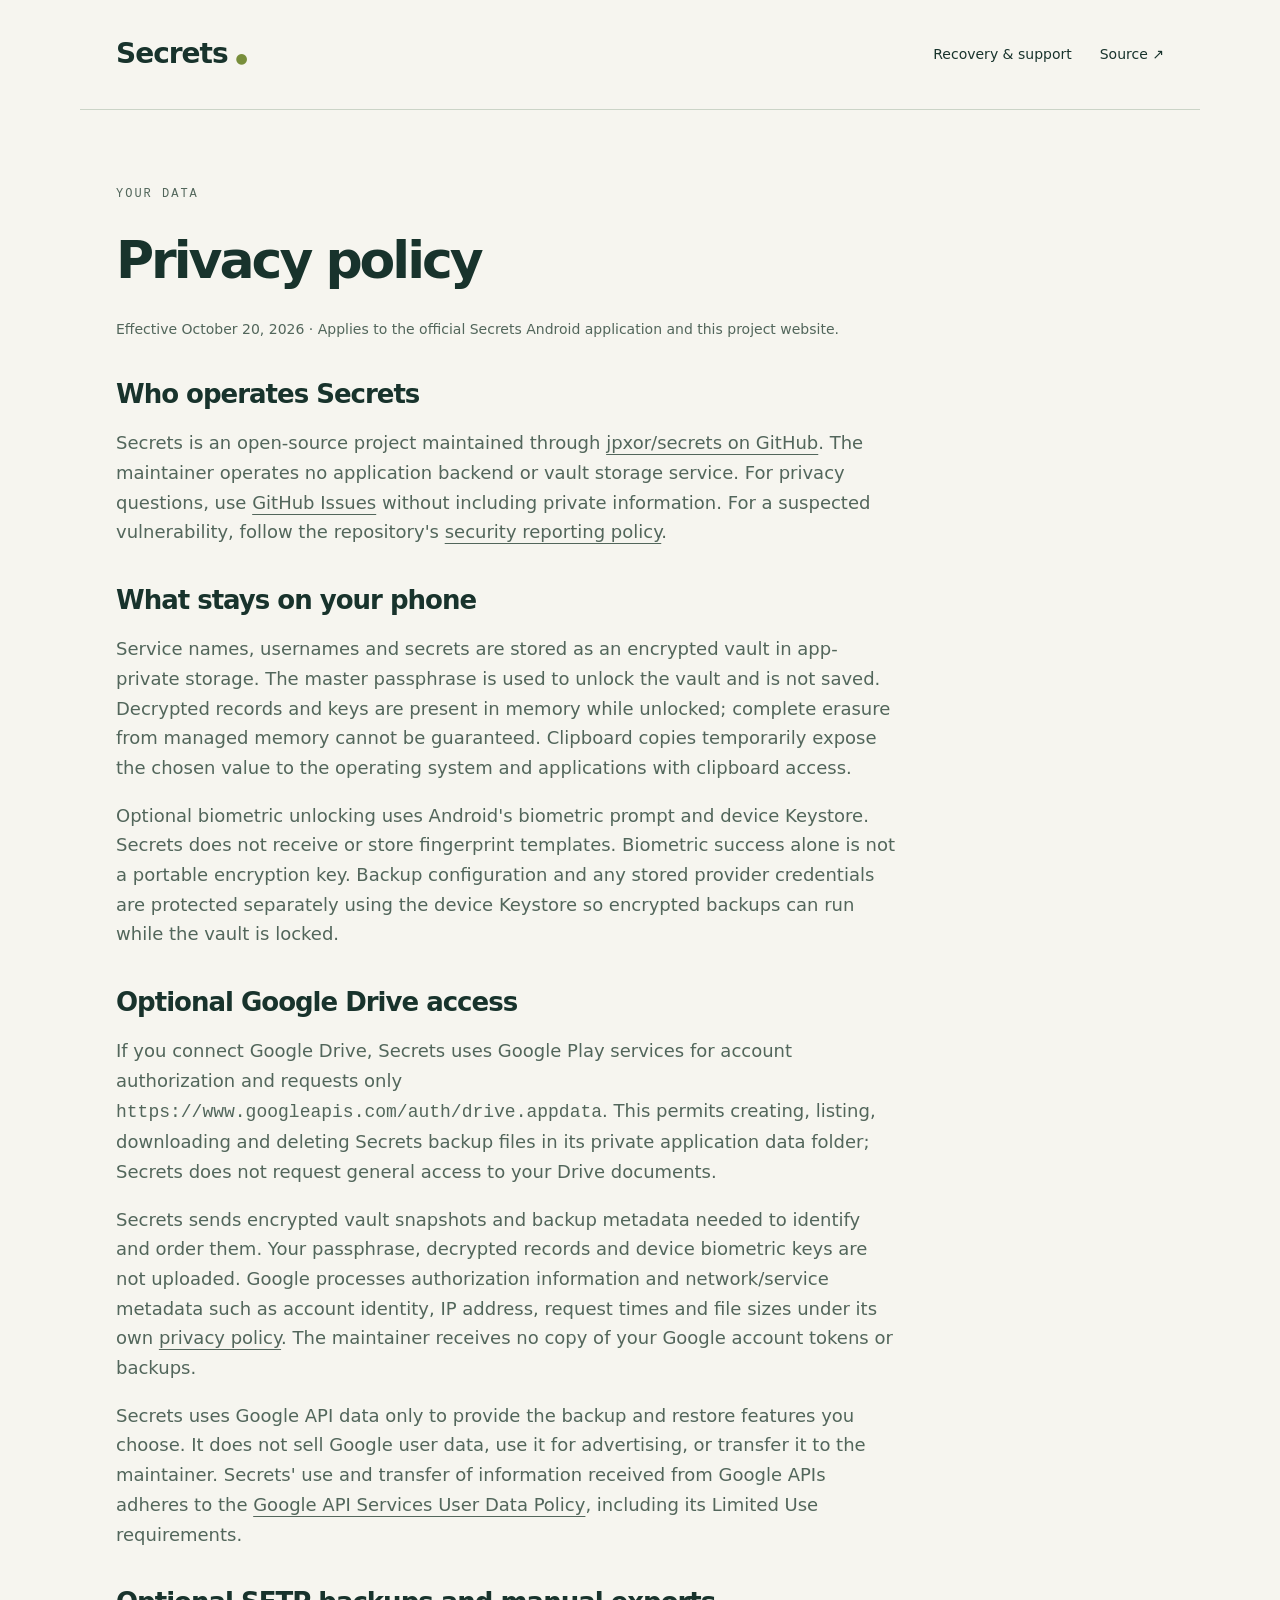
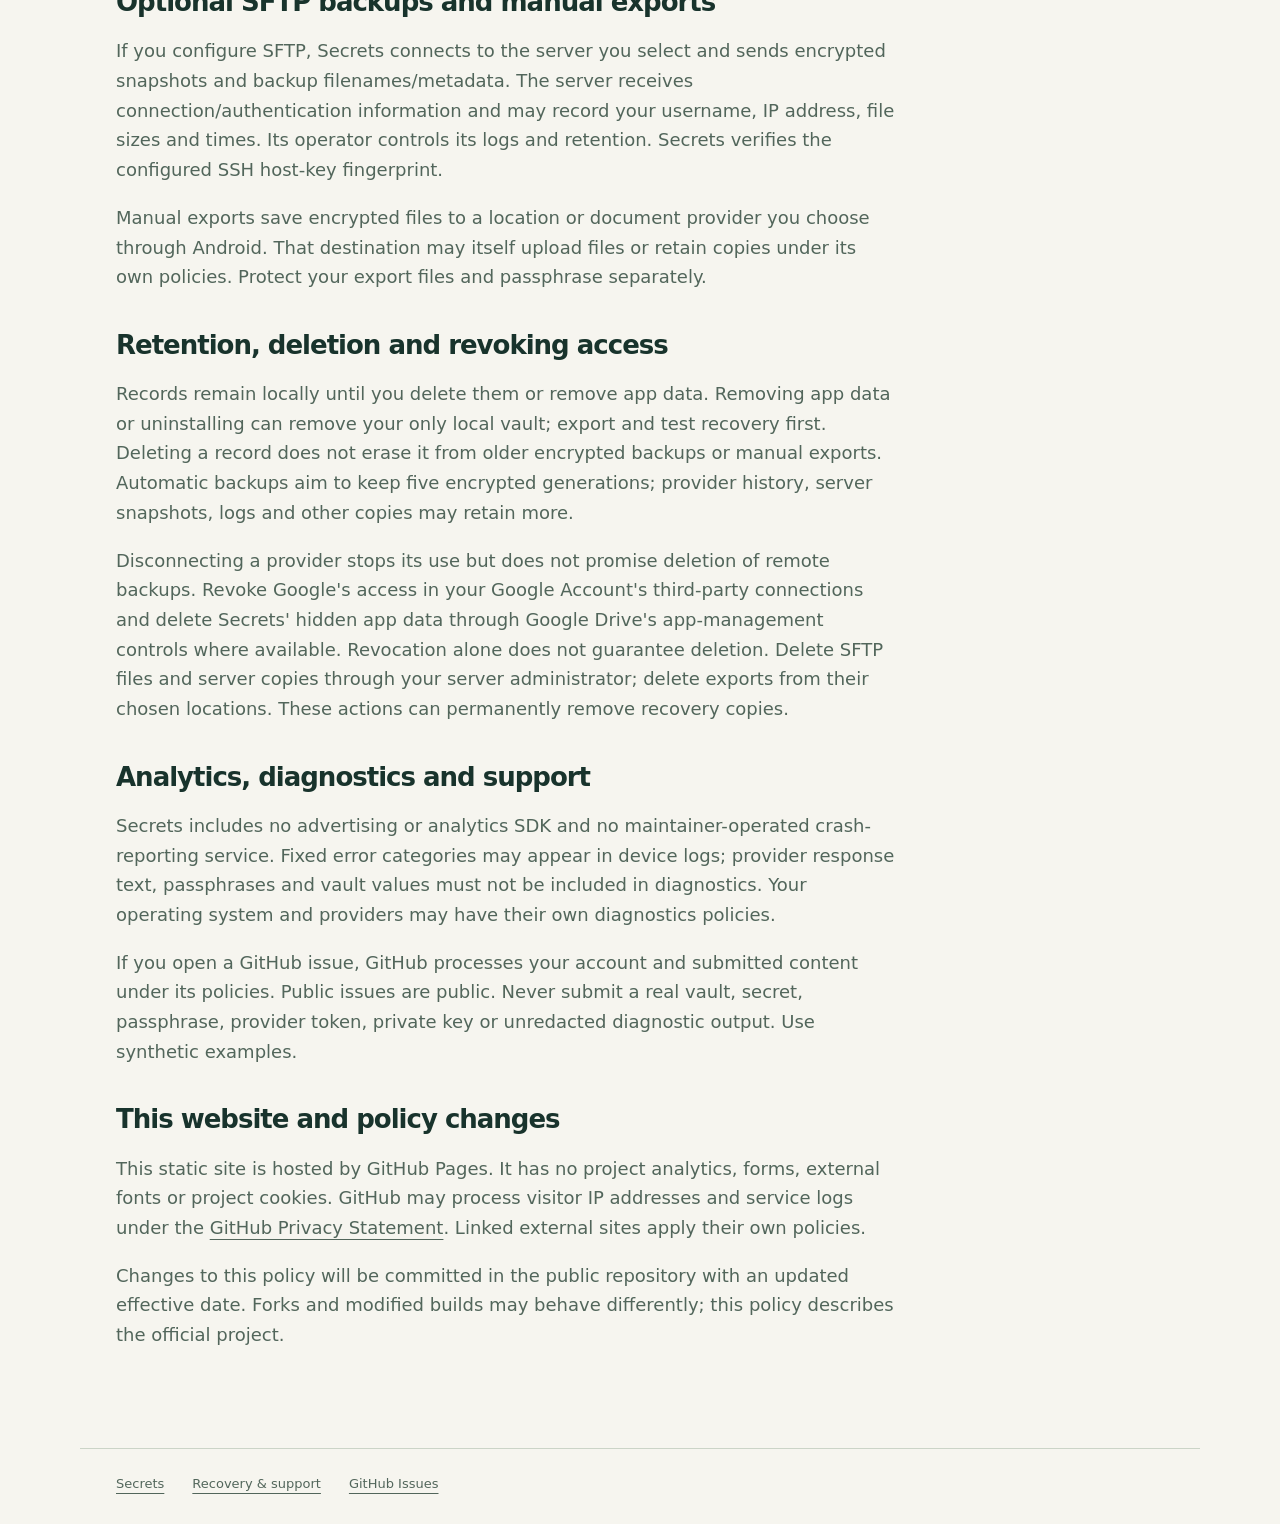
==== web/privacy.html @ adc81e14 "docs: prepare public repository Pages and Google production branding" ====
<!doctype html>
<html lang="en"><head><meta charset="utf-8"><meta name="viewport" content="width=device-width, initial-scale=1"><meta name="description" content="How Secrets handles local vault data, optional encrypted Google Drive and SFTP backups, and support information."><title>Privacy policy — Secrets</title><link rel="stylesheet" href="style.css"></head>
<body><header><a class="brand" href="./">Secrets<span class="dot">●</span></a><nav aria-label="Main"><a href="support.html">Recovery &amp; support</a><a href="https://github.com/jpxor/secrets">Source ↗</a></nav></header>
<main><article><p class="eyebrow">YOUR DATA</p><h1>Privacy policy</h1><p class="date">Effective October 20, 2026 · Applies to the official Secrets Android application and this project website.</p>
<h2>Who operates Secrets</h2><p>Secrets is an open-source project maintained through <a href="https://github.com/jpxor/secrets">jpxor/secrets on GitHub</a>. The maintainer operates no application backend or vault storage service. For privacy questions, use <a href="https://github.com/jpxor/secrets/issues">GitHub Issues</a> without including private information. For a suspected vulnerability, follow the repository's <a href="https://github.com/jpxor/secrets/security/policy">security reporting policy</a>.</p>
<h2>What stays on your phone</h2><p>Service names, usernames and secrets are stored as an encrypted vault in app-private storage. The master passphrase is used to unlock the vault and is not saved. Decrypted records and keys are present in memory while unlocked; complete erasure from managed memory cannot be guaranteed. Clipboard copies temporarily expose the chosen value to the operating system and applications with clipboard access.</p><p>Optional biometric unlocking uses Android's biometric prompt and device Keystore. Secrets does not receive or store fingerprint templates. Biometric success alone is not a portable encryption key. Backup configuration and any stored provider credentials are protected separately using the device Keystore so encrypted backups can run while the vault is locked.</p>
<h2>Optional Google Drive access</h2><p>If you connect Google Drive, Secrets uses Google Play services for account authorization and requests only <code>https://www.googleapis.com/auth/drive.appdata</code>. This permits creating, listing, downloading and deleting Secrets backup files in its private application data folder; Secrets does not request general access to your Drive documents.</p><p>Secrets sends encrypted vault snapshots and backup metadata needed to identify and order them. Your passphrase, decrypted records and device biometric keys are not uploaded. Google processes authorization information and network/service metadata such as account identity, IP address, request times and file sizes under its own <a href="https://policies.google.com/privacy">privacy policy</a>. The maintainer receives no copy of your Google account tokens or backups.</p><p>Secrets uses Google API data only to provide the backup and restore features you choose. It does not sell Google user data, use it for advertising, or transfer it to the maintainer. Secrets' use and transfer of information received from Google APIs adheres to the <a href="https://developers.google.com/terms/api-services-user-data-policy">Google API Services User Data Policy</a>, including its Limited Use requirements.</p>
<h2>Optional SFTP backups and manual exports</h2><p>If you configure SFTP, Secrets connects to the server you select and sends encrypted snapshots and backup filenames/metadata. The server receives connection/authentication information and may record your username, IP address, file sizes and times. Its operator controls its logs and retention. Secrets verifies the configured SSH host-key fingerprint.</p><p>Manual exports save encrypted files to a location or document provider you choose through Android. That destination may itself upload files or retain copies under its own policies. Protect your export files and passphrase separately.</p>
<h2>Retention, deletion and revoking access</h2><p>Records remain locally until you delete them or remove app data. Removing app data or uninstalling can remove your only local vault; export and test recovery first. Deleting a record does not erase it from older encrypted backups or manual exports. Automatic backups aim to keep five encrypted generations; provider history, server snapshots, logs and other copies may retain more.</p><p>Disconnecting a provider stops its use but does not promise deletion of remote backups. Revoke Google's access in your Google Account's third-party connections and delete Secrets' hidden app data through Google Drive's app-management controls where available. Revocation alone does not guarantee deletion. Delete SFTP files and server copies through your server administrator; delete exports from their chosen locations. These actions can permanently remove recovery copies.</p>
<h2>Analytics, diagnostics and support</h2><p>Secrets includes no advertising or analytics SDK and no maintainer-operated crash-reporting service. Fixed error categories may appear in device logs; provider response text, passphrases and vault values must not be included in diagnostics. Your operating system and providers may have their own diagnostics policies.</p><p>If you open a GitHub issue, GitHub processes your account and submitted content under its policies. Public issues are public. Never submit a real vault, secret, passphrase, provider token, private key or unredacted diagnostic output. Use synthetic examples.</p>
<h2>This website and policy changes</h2><p>This static site is hosted by GitHub Pages. It has no project analytics, forms, external fonts or project cookies. GitHub may process visitor IP addresses and service logs under the <a href="https://docs.github.com/en/site-policy/privacy-policies/github-general-privacy-statement">GitHub Privacy Statement</a>. Linked external sites apply their own policies.</p><p>Changes to this policy will be committed in the public repository with an updated effective date. Forks and modified builds may behave differently; this policy describes the official project.</p></article></main>
<footer><a href="./">Secrets</a><a href="support.html">Recovery &amp; support</a><a href="https://github.com/jpxor/secrets/issues">GitHub Issues</a></footer></body></html>
---- web/style.css ----
:root{color-scheme:light;--ink:#18332c;--paper:#f6f5ef;--line:#cbd4c7;--muted:#52665b;--accent:#dbe897}*{box-sizing:border-box}body{margin:0;background:var(--paper);color:var(--ink);font:18px/1.65 system-ui,-apple-system,"Segoe UI",sans-serif}a{color:inherit;text-underline-offset:5px}a:hover{color:#526420}a:focus-visible{outline:3px solid #697e2c;outline-offset:6px}header,main,footer{max-width:1120px;margin:auto;padding:0 36px}header{display:flex;align-items:center;justify-content:space-between;gap:24px;min-height:110px;border-bottom:1px solid var(--line)}.brand{font-size:28px;font-weight:750;letter-spacing:-1px;text-decoration:none}.dot{font-size:14px;color:#788e3b;margin-left:8px}nav{display:flex;gap:28px;font-size:14px}nav a{text-decoration:none}.hero{padding:88px 0 72px;max-width:850px}.eyebrow{font:12px/1.4 ui-monospace,monospace;letter-spacing:2px;color:var(--muted)}h1{font-size:clamp(44px,6.5vw,78px);line-height:1.06;letter-spacing:-3px;font-weight:620;margin:30px 0}h2{font-size:clamp(28px,4vw,40px);font-weight:570;line-height:1.2;letter-spacing:-1px;margin:0 0 24px}.lead{max-width:690px;font-size:22px;color:var(--muted)}.actions{display:flex;gap:28px;align-items:center;flex-wrap:wrap;margin:32px 0}.button{display:inline-block;padding:13px 23px;background:var(--ink);color:var(--paper);border-radius:4px;text-decoration:none;font-size:16px}.button:hover{background:#314e35;color:white}.status{font-size:14px;max-width:650px;border-left:3px solid #8e9c5d;padding-left:16px;color:var(--muted)}.split{display:grid;grid-template-columns:1fr 1.4fr;gap:64px;padding:56px 0;border-top:1px solid var(--line)}.split p:first-child{margin-top:0}.split p{color:var(--muted)}strong{color:var(--ink);font-weight:650}.closing{padding:48px;background:var(--accent);margin:16px 0 72px;border-radius:4px}.closing p{max-width:670px}footer{display:flex;gap:28px;flex-wrap:wrap;border-top:1px solid var(--line);padding-top:24px;padding-bottom:32px;font-size:13px;color:var(--muted)}article{max-width:780px;padding:64px 0 80px}article h1{font-size:52px}article h2{font-size:26px;margin:38px 0 14px}article p,article li{color:var(--muted)}.date{font-size:14px}@media(max-width:680px){header,main,footer{padding-left:22px;padding-right:22px}header{align-items:flex-start;flex-direction:column;gap:12px;padding-top:22px;padding-bottom:22px}nav{gap:18px;flex-wrap:wrap}.hero{padding:54px 0 44px}h1{letter-spacing:-2px}.lead{font-size:19px}.split{grid-template-columns:1fr;gap:8px;padding:36px 0}.closing{padding:28px;margin-bottom:40px}article{padding-top:40px}article h1{font-size:40px}}
code{overflow-wrap:anywhere}article a{overflow-wrap:anywhere}
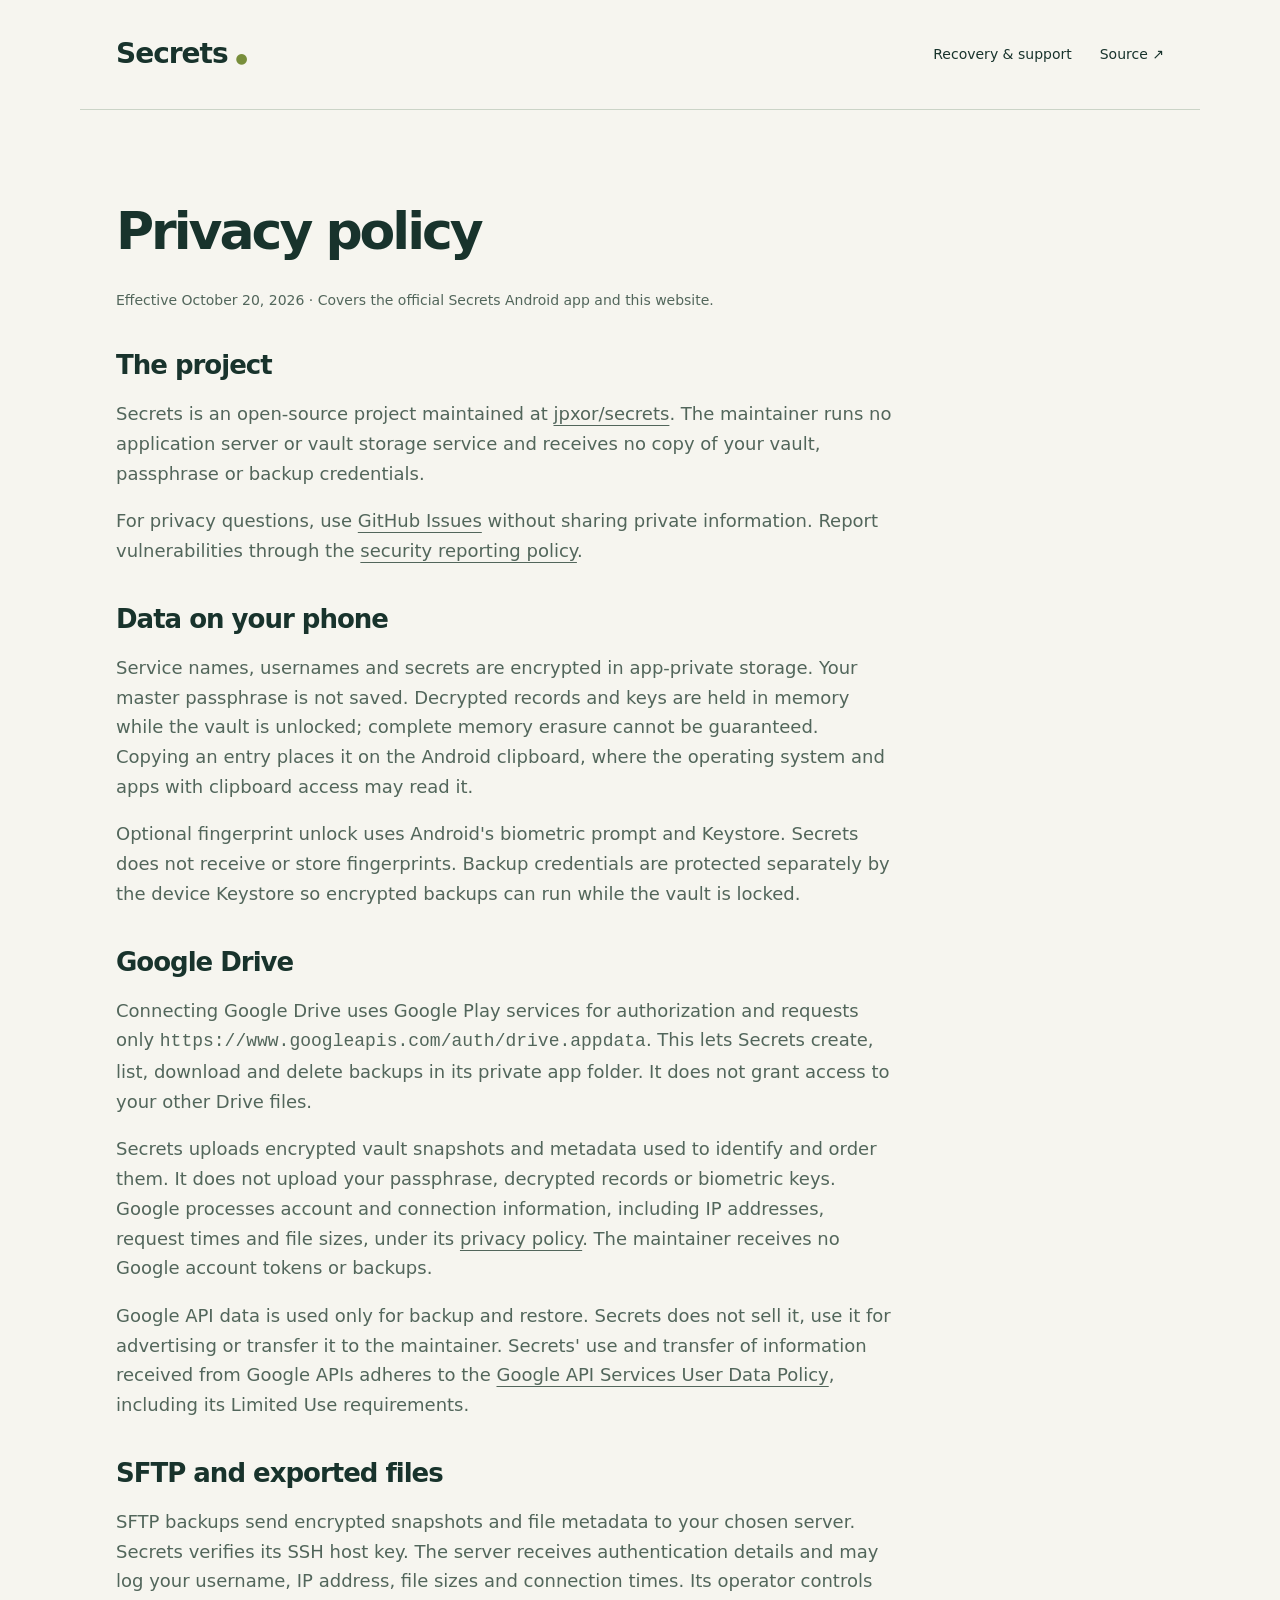
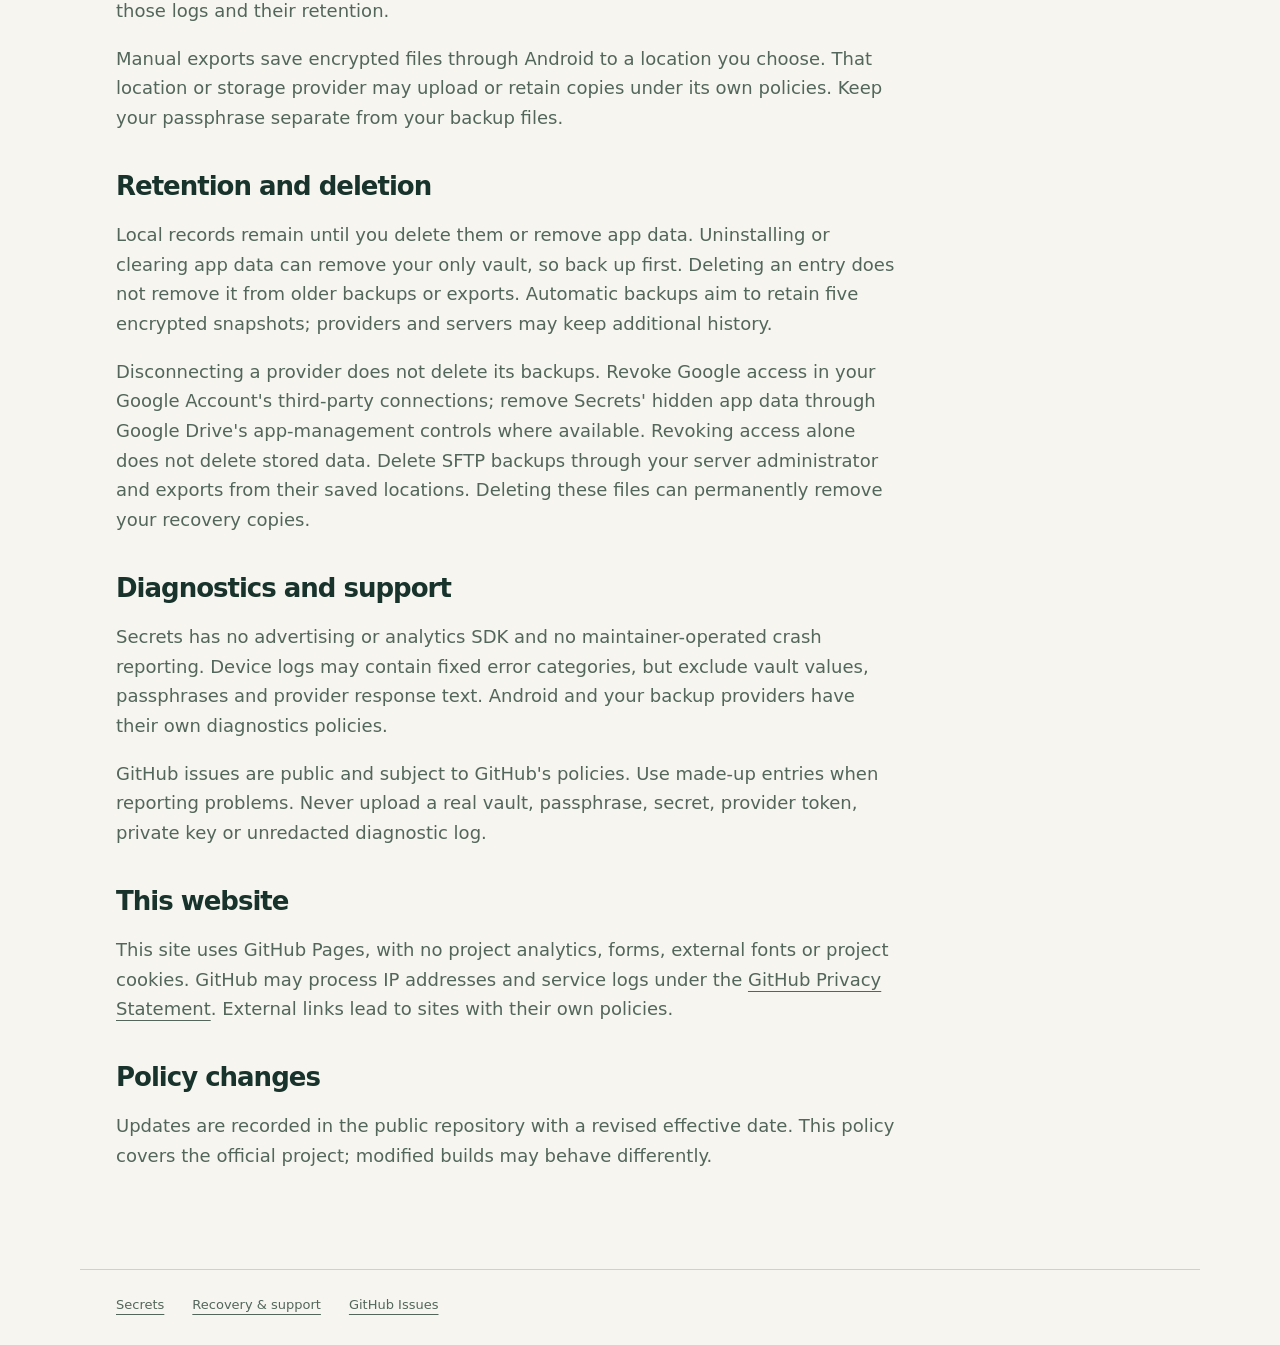
==== commit 20e12dfc: "docs: rewrite public website copy for users" ====
--- a/web/privacy.html
+++ b/web/privacy.html
@@ -1,12 +1,13 @@
 <!doctype html>
-<html lang="en"><head><meta charset="utf-8"><meta name="viewport" content="width=device-width, initial-scale=1"><meta name="description" content="How Secrets handles local vault data, optional encrypted Google Drive and SFTP backups, and support information."><title>Privacy policy — Secrets</title><link rel="stylesheet" href="style.css"></head>
+<html lang="en"><head><meta charset="utf-8"><meta name="viewport" content="width=device-width, initial-scale=1"><meta name="description" content="How Secrets handles vault data, encrypted backups and information shared with Google Drive, SFTP servers and GitHub."><title>Privacy policy — Secrets</title><link rel="stylesheet" href="style.css"></head>
 <body><header><a class="brand" href="./">Secrets<span class="dot">●</span></a><nav aria-label="Main"><a href="support.html">Recovery &amp; support</a><a href="https://github.com/jpxor/secrets">Source ↗</a></nav></header>
-<main><article><p class="eyebrow">YOUR DATA</p><h1>Privacy policy</h1><p class="date">Effective October 20, 2026 · Applies to the official Secrets Android application and this project website.</p>
-<h2>Who operates Secrets</h2><p>Secrets is an open-source project maintained through <a href="https://github.com/jpxor/secrets">jpxor/secrets on GitHub</a>. The maintainer operates no application backend or vault storage service. For privacy questions, use <a href="https://github.com/jpxor/secrets/issues">GitHub Issues</a> without including private information. For a suspected vulnerability, follow the repository's <a href="https://github.com/jpxor/secrets/security/policy">security reporting policy</a>.</p>
-<h2>What stays on your phone</h2><p>Service names, usernames and secrets are stored as an encrypted vault in app-private storage. The master passphrase is used to unlock the vault and is not saved. Decrypted records and keys are present in memory while unlocked; complete erasure from managed memory cannot be guaranteed. Clipboard copies temporarily expose the chosen value to the operating system and applications with clipboard access.</p><p>Optional biometric unlocking uses Android's biometric prompt and device Keystore. Secrets does not receive or store fingerprint templates. Biometric success alone is not a portable encryption key. Backup configuration and any stored provider credentials are protected separately using the device Keystore so encrypted backups can run while the vault is locked.</p>
-<h2>Optional Google Drive access</h2><p>If you connect Google Drive, Secrets uses Google Play services for account authorization and requests only <code>https://www.googleapis.com/auth/drive.appdata</code>. This permits creating, listing, downloading and deleting Secrets backup files in its private application data folder; Secrets does not request general access to your Drive documents.</p><p>Secrets sends encrypted vault snapshots and backup metadata needed to identify and order them. Your passphrase, decrypted records and device biometric keys are not uploaded. Google processes authorization information and network/service metadata such as account identity, IP address, request times and file sizes under its own <a href="https://policies.google.com/privacy">privacy policy</a>. The maintainer receives no copy of your Google account tokens or backups.</p><p>Secrets uses Google API data only to provide the backup and restore features you choose. It does not sell Google user data, use it for advertising, or transfer it to the maintainer. Secrets' use and transfer of information received from Google APIs adheres to the <a href="https://developers.google.com/terms/api-services-user-data-policy">Google API Services User Data Policy</a>, including its Limited Use requirements.</p>
-<h2>Optional SFTP backups and manual exports</h2><p>If you configure SFTP, Secrets connects to the server you select and sends encrypted snapshots and backup filenames/metadata. The server receives connection/authentication information and may record your username, IP address, file sizes and times. Its operator controls its logs and retention. Secrets verifies the configured SSH host-key fingerprint.</p><p>Manual exports save encrypted files to a location or document provider you choose through Android. That destination may itself upload files or retain copies under its own policies. Protect your export files and passphrase separately.</p>
-<h2>Retention, deletion and revoking access</h2><p>Records remain locally until you delete them or remove app data. Removing app data or uninstalling can remove your only local vault; export and test recovery first. Deleting a record does not erase it from older encrypted backups or manual exports. Automatic backups aim to keep five encrypted generations; provider history, server snapshots, logs and other copies may retain more.</p><p>Disconnecting a provider stops its use but does not promise deletion of remote backups. Revoke Google's access in your Google Account's third-party connections and delete Secrets' hidden app data through Google Drive's app-management controls where available. Revocation alone does not guarantee deletion. Delete SFTP files and server copies through your server administrator; delete exports from their chosen locations. These actions can permanently remove recovery copies.</p>
-<h2>Analytics, diagnostics and support</h2><p>Secrets includes no advertising or analytics SDK and no maintainer-operated crash-reporting service. Fixed error categories may appear in device logs; provider response text, passphrases and vault values must not be included in diagnostics. Your operating system and providers may have their own diagnostics policies.</p><p>If you open a GitHub issue, GitHub processes your account and submitted content under its policies. Public issues are public. Never submit a real vault, secret, passphrase, provider token, private key or unredacted diagnostic output. Use synthetic examples.</p>
-<h2>This website and policy changes</h2><p>This static site is hosted by GitHub Pages. It has no project analytics, forms, external fonts or project cookies. GitHub may process visitor IP addresses and service logs under the <a href="https://docs.github.com/en/site-policy/privacy-policies/github-general-privacy-statement">GitHub Privacy Statement</a>. Linked external sites apply their own policies.</p><p>Changes to this policy will be committed in the public repository with an updated effective date. Forks and modified builds may behave differently; this policy describes the official project.</p></article></main>
+<main><article><h1>Privacy policy</h1><p class="date">Effective October 20, 2026 · Covers the official Secrets Android app and this website.</p>
+<h2>The project</h2><p>Secrets is an open-source project maintained at <a href="https://github.com/jpxor/secrets">jpxor/secrets</a>. The maintainer runs no application server or vault storage service and receives no copy of your vault, passphrase or backup credentials.</p><p>For privacy questions, use <a href="https://github.com/jpxor/secrets/issues">GitHub Issues</a> without sharing private information. Report vulnerabilities through the <a href="https://github.com/jpxor/secrets/security/policy">security reporting policy</a>.</p>
+<h2>Data on your phone</h2><p>Service names, usernames and secrets are encrypted in app-private storage. Your master passphrase is not saved. Decrypted records and keys are held in memory while the vault is unlocked; complete memory erasure cannot be guaranteed. Copying an entry places it on the Android clipboard, where the operating system and apps with clipboard access may read it.</p><p>Optional fingerprint unlock uses Android's biometric prompt and Keystore. Secrets does not receive or store fingerprints. Backup credentials are protected separately by the device Keystore so encrypted backups can run while the vault is locked.</p>
+<h2>Google Drive</h2><p>Connecting Google Drive uses Google Play services for authorization and requests only <code>https://www.googleapis.com/auth/drive.appdata</code>. This lets Secrets create, list, download and delete backups in its private app folder. It does not grant access to your other Drive files.</p><p>Secrets uploads encrypted vault snapshots and metadata used to identify and order them. It does not upload your passphrase, decrypted records or biometric keys. Google processes account and connection information, including IP addresses, request times and file sizes, under its <a href="https://policies.google.com/privacy">privacy policy</a>. The maintainer receives no Google account tokens or backups.</p><p>Google API data is used only for backup and restore. Secrets does not sell it, use it for advertising or transfer it to the maintainer. Secrets' use and transfer of information received from Google APIs adheres to the <a href="https://developers.google.com/terms/api-services-user-data-policy">Google API Services User Data Policy</a>, including its Limited Use requirements.</p>
+<h2>SFTP and exported files</h2><p>SFTP backups send encrypted snapshots and file metadata to your chosen server. Secrets verifies its SSH host key. The server receives authentication details and may log your username, IP address, file sizes and connection times. Its operator controls those logs and their retention.</p><p>Manual exports save encrypted files through Android to a location you choose. That location or storage provider may upload or retain copies under its own policies. Keep your passphrase separate from your backup files.</p>
+<h2>Retention and deletion</h2><p>Local records remain until you delete them or remove app data. Uninstalling or clearing app data can remove your only vault, so back up first. Deleting an entry does not remove it from older backups or exports. Automatic backups aim to retain five encrypted snapshots; providers and servers may keep additional history.</p><p>Disconnecting a provider does not delete its backups. Revoke Google access in your Google Account's third-party connections; remove Secrets' hidden app data through Google Drive's app-management controls where available. Revoking access alone does not delete stored data. Delete SFTP backups through your server administrator and exports from their saved locations. Deleting these files can permanently remove your recovery copies.</p>
+<h2>Diagnostics and support</h2><p>Secrets has no advertising or analytics SDK and no maintainer-operated crash reporting. Device logs may contain fixed error categories, but exclude vault values, passphrases and provider response text. Android and your backup providers have their own diagnostics policies.</p><p>GitHub issues are public and subject to GitHub's policies. Use made-up entries when reporting problems. Never upload a real vault, passphrase, secret, provider token, private key or unredacted diagnostic log.</p>
+<h2>This website</h2><p>This site uses GitHub Pages, with no project analytics, forms, external fonts or project cookies. GitHub may process IP addresses and service logs under the <a href="https://docs.github.com/en/site-policy/privacy-policies/github-general-privacy-statement">GitHub Privacy Statement</a>. External links lead to sites with their own policies.</p>
+<h2>Policy changes</h2><p>Updates are recorded in the public repository with a revised effective date. This policy covers the official project; modified builds may behave differently.</p></article></main>
 <footer><a href="./">Secrets</a><a href="support.html">Recovery &amp; support</a><a href="https://github.com/jpxor/secrets/issues">GitHub Issues</a></footer></body></html>
